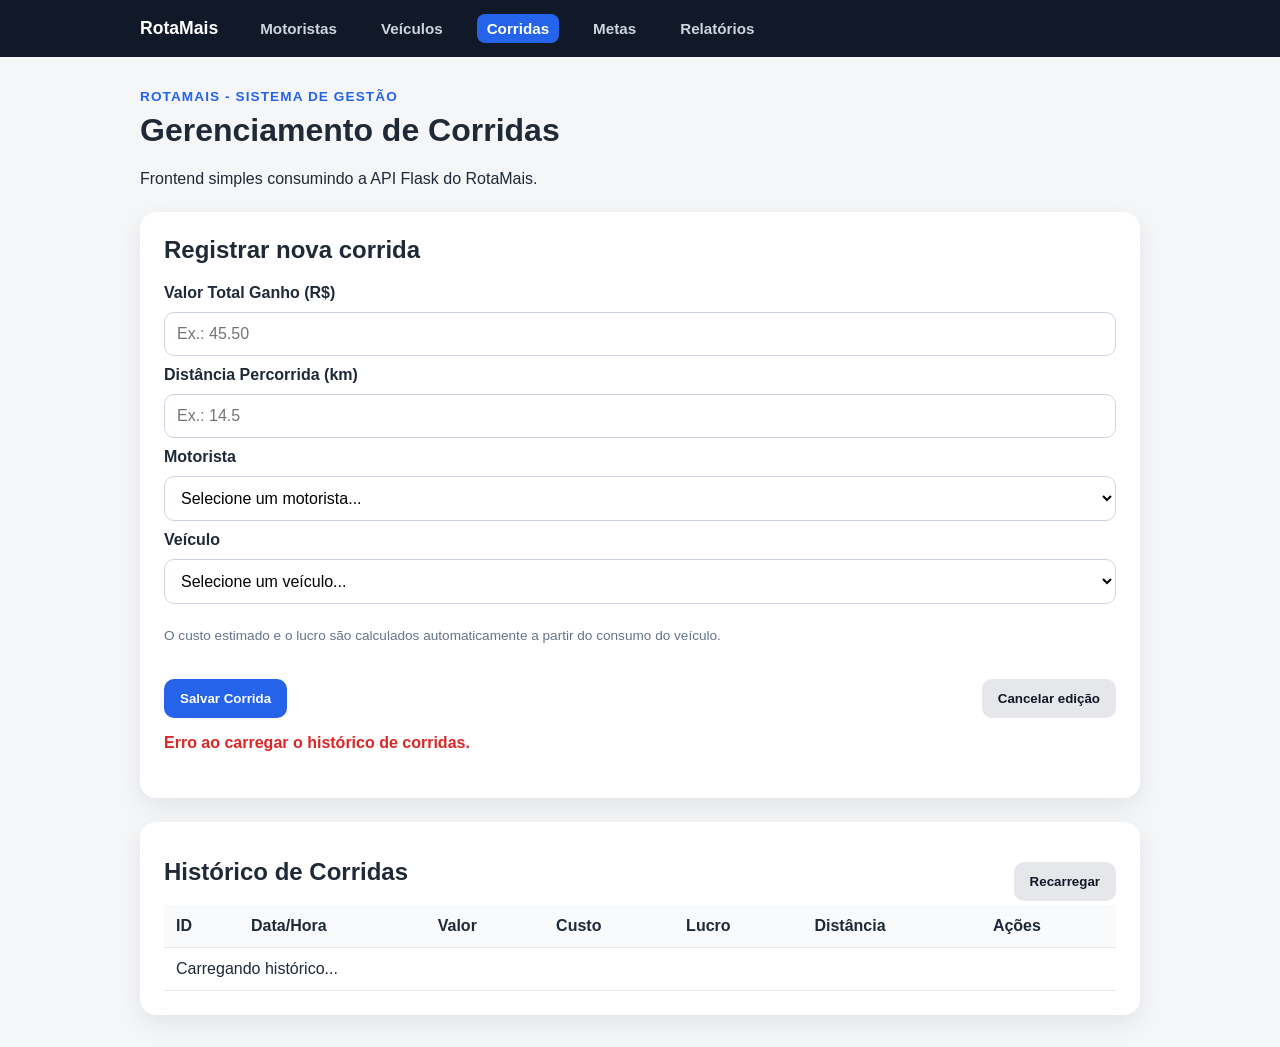
==== frontend/paginas/corridas.html @ 48ef64f6 "Reorganiza arquitetura: controllers/services como classes, models com metodos, repository, README" ====
<!DOCTYPE html>
<html lang="pt-BR">
<head>
    <meta charset="UTF-8">
    <meta name="viewport" content="width=device-width, initial-scale=1.0">
    <title>RotaMais - CRUD de Corridas</title>
    <link rel="stylesheet" href="../css/style.css">
</head>
<body>
    <nav class="navbar">
        <div class="navbar-inner">
            <a href="../index.html" class="navbar-logo">RotaMais</a>
            <a href="motoristas.html" class="navbar-link">Motoristas</a>
            <a href="veiculos.html" class="navbar-link">Veículos</a>
            <a href="corridas.html" class="navbar-link ativo">Corridas</a>
            <a href="meta.html" class="navbar-link">Metas</a>
            <a href="relatorios.html" class="navbar-link">Relatórios</a>
        </div>
    </nav>

    <main class="container">
        <header class="cabecalho">
            <p class="tag">RotaMais - Sistema de Gestão</p>
            <h1>Gerenciamento de Corridas</h1>
            <p>Frontend simples consumindo a API Flask do RotaMais.</p>
        </header>

        <section class="card">
            <h2 id="titulo-formulario">Registrar nova corrida</h2>

            <form id="form-corrida">
                <input type="hidden" id="corrida-id">

                <label for="valor">Valor Total Ganho (R$)</label>
                <input type="number" id="valor" step="0.01" placeholder="Ex.: 45.50" required>

                <label for="distancia">Distância Percorrida (km)</label>
                <input type="number" id="distancia" step="0.1" placeholder="Ex.: 14.5" required>

                <label for="motorista_id">Motorista</label>
                <select id="motorista_id" required style="width: 100%; padding: 12px; border: 1px solid #cbd5e1; border-radius: 10px; font-size: 1rem; background: white;">
                    <option value="">Selecione um motorista...</option>
                </select>

                <label for="veiculo_id">Veículo</label>
                <select id="veiculo_id" required style="width: 100%; padding: 12px; border: 1px solid #cbd5e1; border-radius: 10px; font-size: 1rem; background: white;">
                    <option value="">Selecione um veículo...</option>
                </select>

                <p style="font-size: 0.85rem; color: #64748b;">O custo estimado e o lucro são calculados automaticamente a partir do consumo do veículo.</p>

                <div class="acoes-formulario">
                    <button type="submit" id="botao-salvar">Salvar Corrida</button>
                    <button type="button" id="botao-cancelar" class="secundario">Cancelar edição</button>
                </div>
            </form>

            <p id="mensagem" class="mensagem"></p>
        </section>

        <section class="card">
            <div class="topo-lista">
                <h2>Histórico de Corridas</h2>
                <button id="botao-recarregar" class="secundario">Recarregar</button>
            </div>

            <table>
                <thead>
                    <tr>
                        <th>ID</th>
                        <th>Data/Hora</th>
                        <th>Valor</th>
                        <th>Custo</th>
                        <th>Lucro</th>
                        <th>Distância</th>
                        <th>Ações</th>
                    </tr>
                </thead>
                <tbody id="tabela-corridas">
                    <tr>
                        <td colspan="7">Carregando histórico...</td>
                    </tr>
                </tbody>
            </table>
        </section>
    </main>

    <script src="../js/corridas.js"></script>
</body>
</html>
---- frontend/css/style.css ----
* {
    box-sizing: border-box;
}

.navbar {
    background: #111827;
    padding: 14px 0;
}

.navbar-inner {
    width: min(1000px, 92%);
    margin: 0 auto;
    display: flex;
    align-items: center;
    gap: 24px;
    flex-wrap: wrap;
}

.navbar-logo {
    color: #ffffff;
    font-weight: bold;
    font-size: 1.1rem;
    text-decoration: none;
    margin-right: 8px;
}

.navbar-link {
    color: #cbd5e1;
    text-decoration: none;
    font-weight: bold;
    font-size: 0.95rem;
    padding: 6px 10px;
    border-radius: 8px;
}

.navbar-link:hover {
    background: #1f2937;
    color: #ffffff;
}

.navbar-link.ativo {
    background: #2563eb;
    color: #ffffff;
}

body {
    margin: 0;
    font-family: Arial, Helvetica, sans-serif;
    background: #f4f6f8;
    color: #1f2937;
}

.container {
    width: min(1000px, 92%);
    margin: 32px auto;
}

.cabecalho {
    margin-bottom: 24px;
}

.tag {
    margin: 0 0 8px;
    font-size: 0.85rem;
    text-transform: uppercase;
    letter-spacing: 0.08em;
    font-weight: bold;
    color: #2563eb;
}

h1, h2 {
    margin-top: 0;
}

.card {
    background: #ffffff;
    padding: 24px;
    border-radius: 16px;
    box-shadow: 0 8px 24px rgba(15, 23, 42, 0.08);
    margin-bottom: 24px;
}

form {
    display: grid;
    gap: 10px;
}

label {
    font-weight: bold;
}

input {
    width: 100%;
    padding: 12px;
    border: 1px solid #cbd5e1;
    border-radius: 10px;
    font-size: 1rem;
}

button {
    border: 0;
    padding: 12px 16px;
    border-radius: 10px;
    background: #2563eb;
    color: white;
    font-weight: bold;
    cursor: pointer;
}

button:hover {
    opacity: 0.9;
}

button.secundario {
    background: #e5e7eb;
    color: #111827;
}

button.perigo {
    background: #dc2626;
}

.acoes-formulario,
.topo-lista {
    display: flex;
    gap: 12px;
    align-items: center;
    justify-content: space-between;
    flex-wrap: wrap;
    margin-top: 12px;
}

.mensagem {
    min-height: 24px;
    font-weight: bold;
}

.mensagem.sucesso {
    color: #15803d;
}

.mensagem.erro {
    color: #dc2626;
}

table {
    width: 100%;
    border-collapse: collapse;
    overflow: hidden;
}

th, td {
    padding: 12px;
    border-bottom: 1px solid #e5e7eb;
    text-align: left;
}

th {
    background: #f8fafc;
}

.acoes-tabela {
    display: flex;
    gap: 8px;
    flex-wrap: wrap;
}

@media (max-width: 700px) {
    table, thead, tbody, th, td, tr {
        display: block;
    }

    thead {
        display: none;
    }

    tr {
        padding: 12px 0;
        border-bottom: 1px solid #e5e7eb;
    }

    td {
        border: 0;
        padding: 6px 0;
    }

    td::before {
        content: attr(data-label);
        font-weight: bold;
        display: block;
    }
}
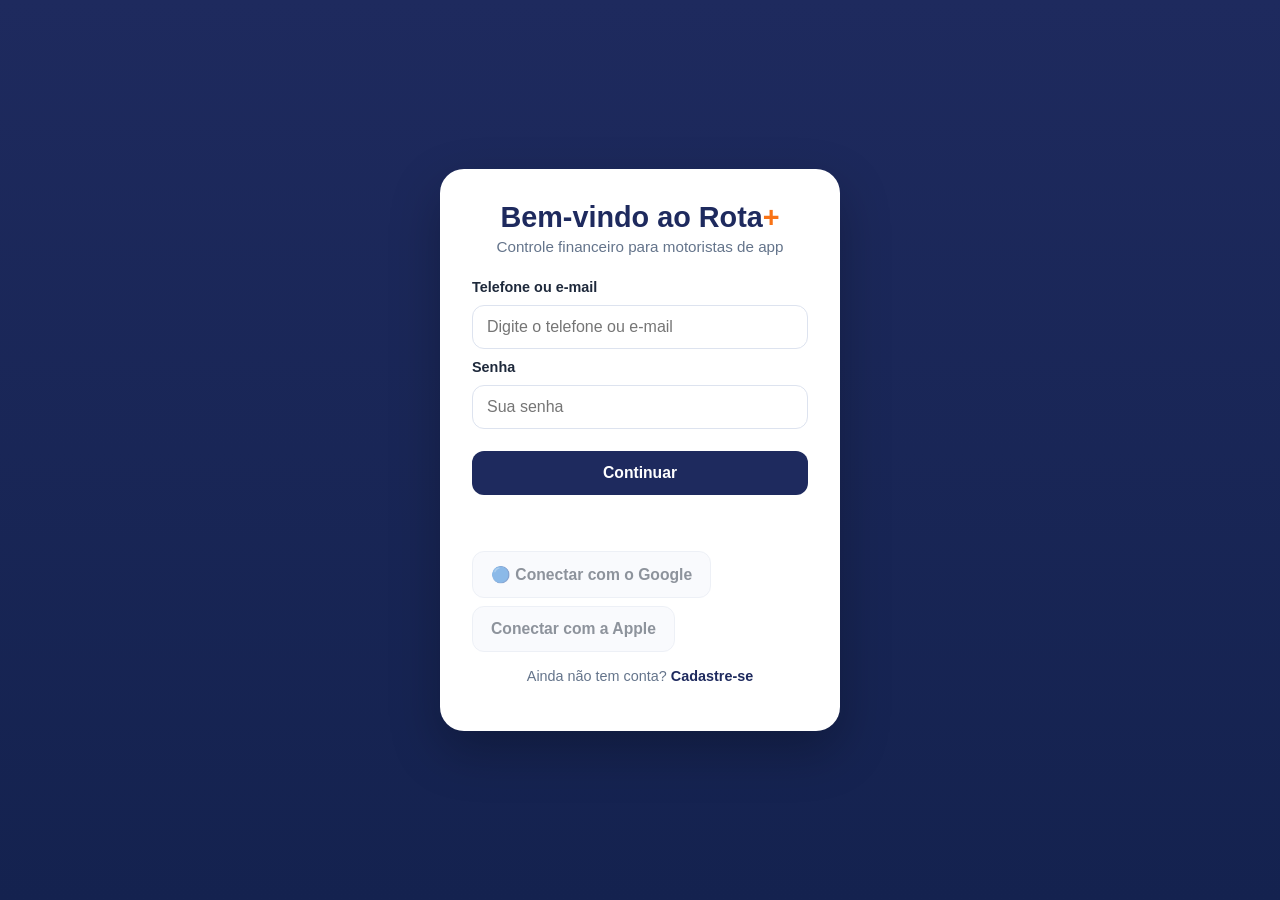
==== commit 43c09061: "Correção de problemas" ====
--- a/frontend/paginas/corridas.html
+++ b/frontend/paginas/corridas.html
@@ -9,12 +9,17 @@
 <body>
     <nav class="navbar">
         <div class="navbar-inner">
-            <a href="../index.html" class="navbar-logo">RotaMais</a>
+            <img src="images/Logo.png" alt="logotipo" class="logo-foto">
+            <a href="../index.html" class="navbar-logo">Rota<span class="mais">+</span></a>
             <a href="motoristas.html" class="navbar-link">Motoristas</a>
             <a href="veiculos.html" class="navbar-link">Veículos</a>
             <a href="corridas.html" class="navbar-link ativo">Corridas</a>
+            <a href="gastos.html" class="navbar-link">Gastos</a>
             <a href="meta.html" class="navbar-link">Metas</a>
+            <a href="cofrinho.html" class="navbar-link">Cofrinho</a>
             <a href="relatorios.html" class="navbar-link">Relatórios</a>
+            <div class="navbar-spacer"></div>
+            <button id="botao-sair" class="navbar-sair">Sair</button>
         </div>
     </nav>
 
@@ -85,6 +90,7 @@
         </section>
     </main>
 
+    <script src="../js/auth.js"></script>
     <script src="../js/corridas.js"></script>
 </body>
 </html>
--- a/frontend/css/style.css
+++ b/frontend/css/style.css
@@ -1,10 +1,31 @@
+:root {
+    --cor-primaria: #1e2a5e;
+    --cor-primaria-clara: #2d3f7e;
+    --cor-destaque: #f97316;
+    --cor-fundo: #eef1f8;
+    --cor-card: #ffffff;
+    --cor-texto: #1e293b;
+    --cor-texto-suave: #64748b;
+    --cor-sucesso: #16a34a;
+    --cor-erro: #dc2626;
+    --cor-borda: #dde3ef;
+    --raio: 18px;
+}
+
 * {
     box-sizing: border-box;
 }
 
+body {
+    margin: 0;
+    font-family: "Segoe UI", Arial, Helvetica, sans-serif;
+    background: var(--cor-fundo);
+    color: var(--cor-texto);
+}
+
 .navbar {
-    background: #111827;
-    padding: 14px 0;
+    background: var(--cor-primaria);
+    padding: 16px 0;
 }
 
 .navbar-inner {
@@ -16,43 +37,71 @@
     flex-wrap: wrap;
 }
 
+.logo-foto {
+    width: 5%;          
+    height: 10%;         
+    border-radius: 50%;    
+    object-fit: cover;
+}
+
 .navbar-logo {
     color: #ffffff;
-    font-weight: bold;
-    font-size: 1.1rem;
+    font-weight: 800;
+    font-size: 1.15rem;
     text-decoration: none;
     margin-right: 8px;
+    letter-spacing: -0.02em;
+}
+
+.navbar-logo .mais {
+    color: var(--cor-destaque);
 }
 
 .navbar-link {
-    color: #cbd5e1;
+    color: #c7d0e8;
     text-decoration: none;
-    font-weight: bold;
+    font-weight: 600;
     font-size: 0.95rem;
-    padding: 6px 10px;
-    border-radius: 8px;
+    padding: 7px 12px;
+    border-radius: 10px;
 }
 
 .navbar-link:hover {
-    background: #1f2937;
+    background: var(--cor-primaria-clara);
     color: #ffffff;
 }
 
 .navbar-link.ativo {
-    background: #2563eb;
-    color: #ffffff;
-}
-
-body {
-    margin: 0;
-    font-family: Arial, Helvetica, sans-serif;
-    background: #f4f6f8;
-    color: #1f2937;
+    background: var(--cor-destaque);
+    color: #ffffff;
+}
+
+.navbar-spacer {
+    flex: 1;
+}
+
+.navbar-sair {
+    color: #c7d0e8;
+    background: transparent;
+    border: 1px solid rgba(255, 255, 255, 0.25);
+    border-radius: 10px;
+    padding: 7px 14px;
+    font-weight: 600;
+    cursor: pointer;
+}
+
+.navbar-sair:hover {
+    background: rgba(255, 255, 255, 0.1);
+    color: #ffffff;
 }
 
 .container {
     width: min(1000px, 92%);
     margin: 32px auto;
+}
+
+.container.estreito {
+    width: min(420px, 92%);
 }
 
 .cabecalho {
@@ -64,20 +113,30 @@
     font-size: 0.85rem;
     text-transform: uppercase;
     letter-spacing: 0.08em;
-    font-weight: bold;
-    color: #2563eb;
+    font-weight: 700;
+    color: var(--cor-destaque);
 }
 
 h1, h2 {
     margin-top: 0;
+    color: var(--cor-primaria);
 }
 
 .card {
-    background: #ffffff;
+    background: var(--cor-card);
     padding: 24px;
-    border-radius: 16px;
-    box-shadow: 0 8px 24px rgba(15, 23, 42, 0.08);
+    border-radius: var(--raio);
+    box-shadow: 0 10px 30px rgba(30, 42, 94, 0.08);
     margin-bottom: 24px;
+}
+
+.card-escuro {
+    background: var(--cor-primaria);
+    color: #ffffff;
+}
+
+.card-escuro h1, .card-escuro h2 {
+    color: #ffffff;
 }
 
 form {
@@ -86,38 +145,57 @@
 }
 
 label {
-    font-weight: bold;
-}
-
-input {
+    font-weight: 700;
+    font-size: 0.9rem;
+    color: var(--cor-texto);
+}
+
+input, select {
     width: 100%;
-    padding: 12px;
-    border: 1px solid #cbd5e1;
-    border-radius: 10px;
+    padding: 12px 14px;
+    border: 1px solid var(--cor-borda);
+    border-radius: 12px;
     font-size: 1rem;
+    background: #ffffff;
+    font-family: inherit;
+}
+
+input:focus, select:focus {
+    outline: 2px solid var(--cor-primaria-clara);
+    outline-offset: 1px;
 }
 
 button {
     border: 0;
-    padding: 12px 16px;
-    border-radius: 10px;
-    background: #2563eb;
+    padding: 13px 18px;
+    border-radius: 12px;
+    background: var(--cor-primaria);
     color: white;
-    font-weight: bold;
+    font-weight: 700;
     cursor: pointer;
+    font-size: 0.98rem;
 }
 
 button:hover {
-    opacity: 0.9;
+    opacity: 0.92;
+}
+
+button.destaque {
+    background: var(--cor-destaque);
 }
 
 button.secundario {
-    background: #e5e7eb;
-    color: #111827;
+    background: #e7ebf5;
+    color: var(--cor-primaria);
 }
 
 button.perigo {
-    background: #dc2626;
+    background: var(--cor-erro);
+}
+
+button:disabled {
+    opacity: 0.5;
+    cursor: not-allowed;
 }
 
 .acoes-formulario,
@@ -132,15 +210,15 @@
 
 .mensagem {
     min-height: 24px;
-    font-weight: bold;
+    font-weight: 700;
 }
 
 .mensagem.sucesso {
-    color: #15803d;
+    color: var(--cor-sucesso);
 }
 
 .mensagem.erro {
-    color: #dc2626;
+    color: var(--cor-erro);
 }
 
 table {
@@ -151,18 +229,148 @@
 
 th, td {
     padding: 12px;
-    border-bottom: 1px solid #e5e7eb;
+    border-bottom: 1px solid var(--cor-borda);
     text-align: left;
 }
 
 th {
-    background: #f8fafc;
+    background: #f5f7fc;
+    color: var(--cor-primaria);
+    font-size: 0.85rem;
+    text-transform: uppercase;
+    letter-spacing: 0.03em;
 }
 
 .acoes-tabela {
     display: flex;
     gap: 8px;
     flex-wrap: wrap;
+}
+
+/* Login / Cadastro */
+.tela-auth {
+    min-height: 100vh;
+    display: flex;
+    align-items: center;
+    justify-content: center;
+    background: linear-gradient(180deg, var(--cor-primaria) 0%, #14224f 100%);
+    padding: 24px;
+}
+
+.cartao-auth {
+    background: #ffffff;
+    border-radius: 24px;
+    padding: 32px;
+    width: min(400px, 100%);
+    box-shadow: 0 20px 50px rgba(0, 0, 0, 0.25);
+}
+
+.logo-auth {
+    text-align: center;
+    margin-bottom: 24px;
+}
+
+.logo-auth .titulo {
+    font-size: 1.8rem;
+    font-weight: 800;
+    color: var(--cor-primaria);
+}
+
+.logo-auth .titulo .mais {
+    color: var(--cor-destaque);
+}
+
+.logo-auth .subtitulo {
+    color: var(--cor-texto-suave);
+    font-size: 0.95rem;
+    margin-top: 4px;
+}
+
+.link-auth {
+    text-align: center;
+    margin-top: 16px;
+    font-size: 0.9rem;
+    color: var(--cor-texto-suave);
+}
+
+.link-auth a {
+    color: var(--cor-primaria);
+    font-weight: 700;
+    text-decoration: none;
+}
+
+.link-auth a:hover {
+    text-decoration: underline;
+}
+
+.botao-social {
+    background: #f5f7fc;
+    color: var(--cor-texto);
+    border: 1px solid var(--cor-borda);
+    display: flex;
+    align-items: center;
+    justify-content: center;
+    gap: 8px;
+}
+
+/* Cards de métrica (relatórios / dashboard) */
+.grade-metricas {
+    display: grid;
+    grid-template-columns: repeat(auto-fit, minmax(160px, 1fr));
+    gap: 16px;
+}
+
+.metrica {
+    background: #f5f7fc;
+    border-radius: 14px;
+    padding: 16px;
+}
+
+.metrica .rotulo {
+    font-size: 0.8rem;
+    color: var(--cor-texto-suave);
+    font-weight: 700;
+    text-transform: uppercase;
+}
+
+.metrica .valor {
+    font-size: 1.4rem;
+    font-weight: 800;
+    color: var(--cor-primaria);
+}
+
+.barra-progresso {
+    background: #e7ebf5;
+    border-radius: 999px;
+    height: 10px;
+    overflow: hidden;
+    margin-top: 6px;
+}
+.barra-progresso-preenchida {
+    background: var(--cor-destaque);
+    height: 100%;
+    border-radius: 999px;
+}
+.objetivo {
+    background: #f5f7fc;
+    border-radius: 14px;
+    padding: 16px;
+    margin-bottom: 12px;
+}
+.objetivo-topo {
+    display: flex;
+    justify-content: space-between;
+    align-items: center;
+    gap: 8px;
+    flex-wrap: wrap;
+}
+.objetivo-nome {
+    font-weight: 800;
+    color: var(--cor-primaria);
+}
+.objetivo-valores {
+    font-size: 0.85rem;
+    color: var(--cor-texto-suave);
 }
 
 @media (max-width: 700px) {
@@ -176,7 +384,7 @@
 
     tr {
         padding: 12px 0;
-        border-bottom: 1px solid #e5e7eb;
+        border-bottom: 1px solid var(--cor-borda);
     }
 
     td {
@@ -188,5 +396,8 @@
         content: attr(data-label);
         font-weight: bold;
         display: block;
+        color: var(--cor-texto-suave);
+        font-size: 0.75rem;
+        text-transform: uppercase;
     }
-}+}
